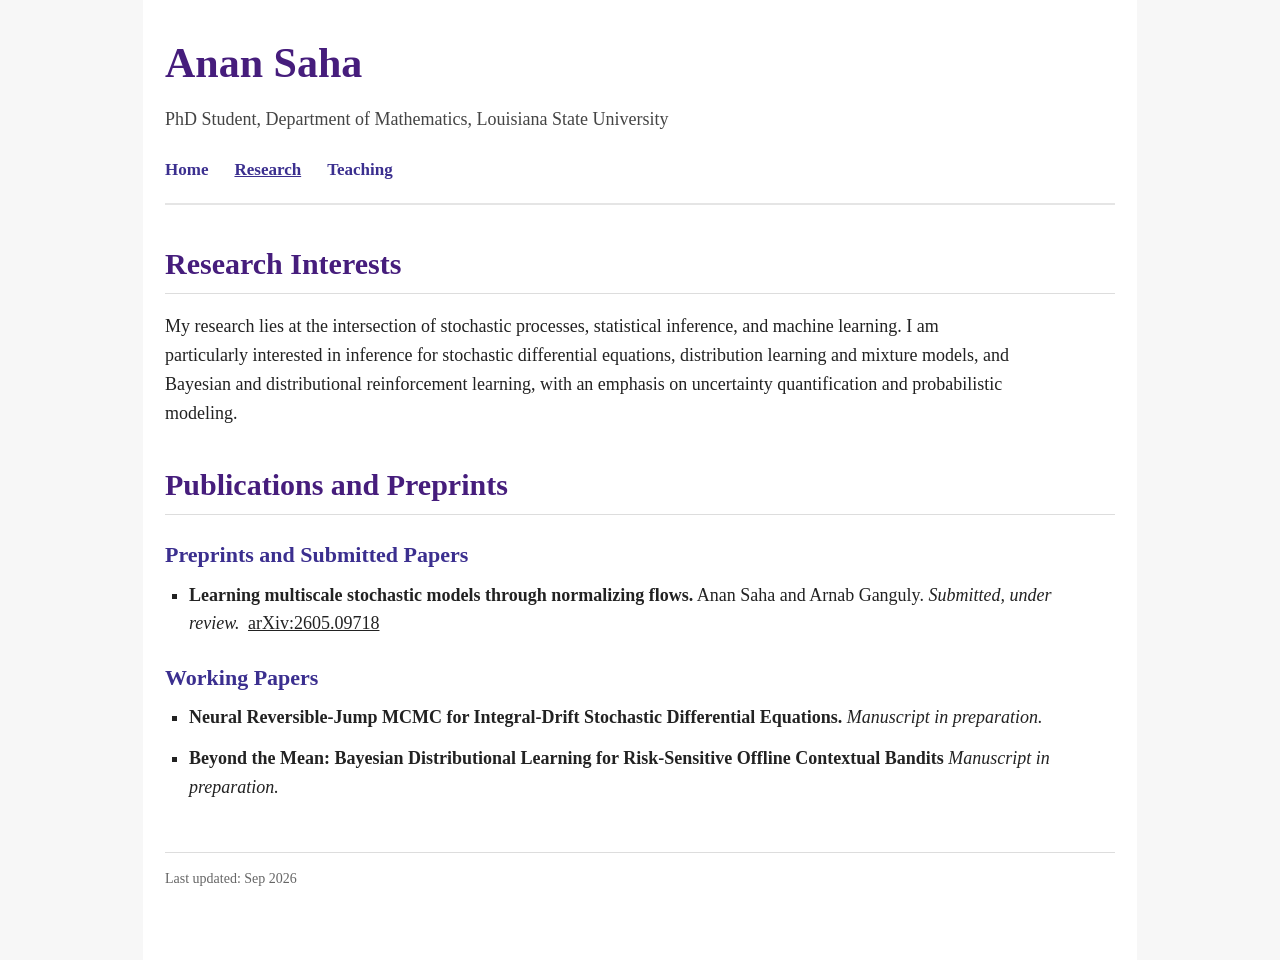
==== research.html @ 021b7f2f "Update research.html" ====
<!DOCTYPE html>
<html lang="en">
<head>
  <meta charset="UTF-8" />
  <meta name="viewport" content="width=device-width, initial-scale=1.0" />
  <title>Research | Anan Saha</title>

  <style>
    body {
      margin: 0;
      font-family: Georgia, "Times New Roman", serif;
      background: #f7f7f7;
      color: #222;
      line-height: 1.6;
    }

    .container {
      max-width: 950px;
      margin: 0 auto;
      padding: 30px 22px;
      background: white;
      min-height: 100vh;
    }

    header {
      border-bottom: 2px solid #e5e5e5;
      padding-bottom: 20px;
      margin-bottom: 35px;
    }

    h1 {
      font-size: 42px;
      margin: 0 0 8px 0;
      font-weight: bold;
      color: #461D7C;
    }

    .subtitle {
      font-size: 18px;
      margin: 0;
      color: #444;
    }

    nav {
      margin-top: 22px;
    }

    nav a {
      text-decoration: none;
      color: #3b2f8f;
      font-weight: bold;
      margin-right: 22px;
      font-size: 17px;
    }

    nav a:hover,
    nav a.active {
      text-decoration: underline;
    }

    section {
      margin-bottom: 34px;
    }

    h2 {
      font-size: 30px;
      color: #461D7C;
      border-bottom: 1px solid #ddd;
      padding-bottom: 5px;
      margin-bottom: 18px;
    }

    h3 {
      font-size: 22px;
      margin-bottom: 8px;
      color: #3b2f8f;
    }

    p,
    li {
      font-size: 18px;
      max-width: 850px;
    }

    ul {
      padding-left: 24px;
    }

    .paper-list {
      list-style-type: square;
      padding-left: 24px;
      margin-top: 8px;
    }

    .paper-list li {
      font-size: 18px;
      line-height: 1.6;
      margin-bottom: 12px;
      max-width: 900px;
    }

.paper-list a {
  color: inherit;
  font-weight: normal;
  text-decoration: underline;
  margin-left: 4px;
}

.paper-list a:hover {
  text-decoration: underline;
}

    footer {
      margin-top: 50px;
      border-top: 1px solid #ddd;
      padding-top: 15px;
      font-size: 14px;
      color: #666;
    }

    @media (max-width: 600px) {
      h1 {
        font-size: 34px;
      }

      nav a {
        display: inline-block;
        margin-bottom: 8px;
      }

      p,
      li {
        font-size: 17px;
      }
    }
  </style>
</head>

<body>
  <div class="container">

    <header>
      <h1>Anan Saha</h1>

      <p class="subtitle">
        PhD Student, Department of Mathematics, Louisiana State University
      </p>

      <nav>
        <a href="index.html">Home</a>
        <a href="research.html" class="active">Research</a>
        <a href="teaching.html">Teaching</a>
      </nav>
    </header>

    <main>
      <section>
        <h2>Research Interests</h2>

        <section class="research-block">
          <p>
            My research lies at the intersection of stochastic processes, statistical inference, and machine learning. I am particularly interested in inference for stochastic differential equations, distribution learning and mixture models, and Bayesian and distributional reinforcement learning, with an emphasis on uncertainty quantification and probabilistic modeling.
          </p>
        </section>
      </section>

      <section>
        <h2>Publications and Preprints</h2>

        <h3>Preprints and Submitted Papers</h3>

        <ul class="paper-list">
          <li>
            <strong>Learning multiscale stochastic models through normalizing flows.</strong>
            Anan Saha and Arnab Ganguly.
            <em>Submitted, under review.</em>
            <a href="https://arxiv.org/abs/2605.09718" target="_blank" rel="noopener noreferrer">arXiv:2605.09718</a>
          </li>
        </ul>

        <h3>Working Papers</h3>

        <ul class="paper-list">
          <li>
            <strong>Neural Reversible-Jump MCMC for Integral-Drift Stochastic Differential Equations.</strong>
            <em>Manuscript in preparation.</em>
          </li>
          <li>
            <strong>Beyond the Mean: Bayesian Distributional Learning for Risk-Sensitive Offline Contextual Bandits</strong>
            <em>Manuscript in preparation.</em>
          </li>
        </ul>
      </section>
    </main>

    <footer>
      Last updated: Sep 2026
    </footer>

  </div>
</body>
</html>
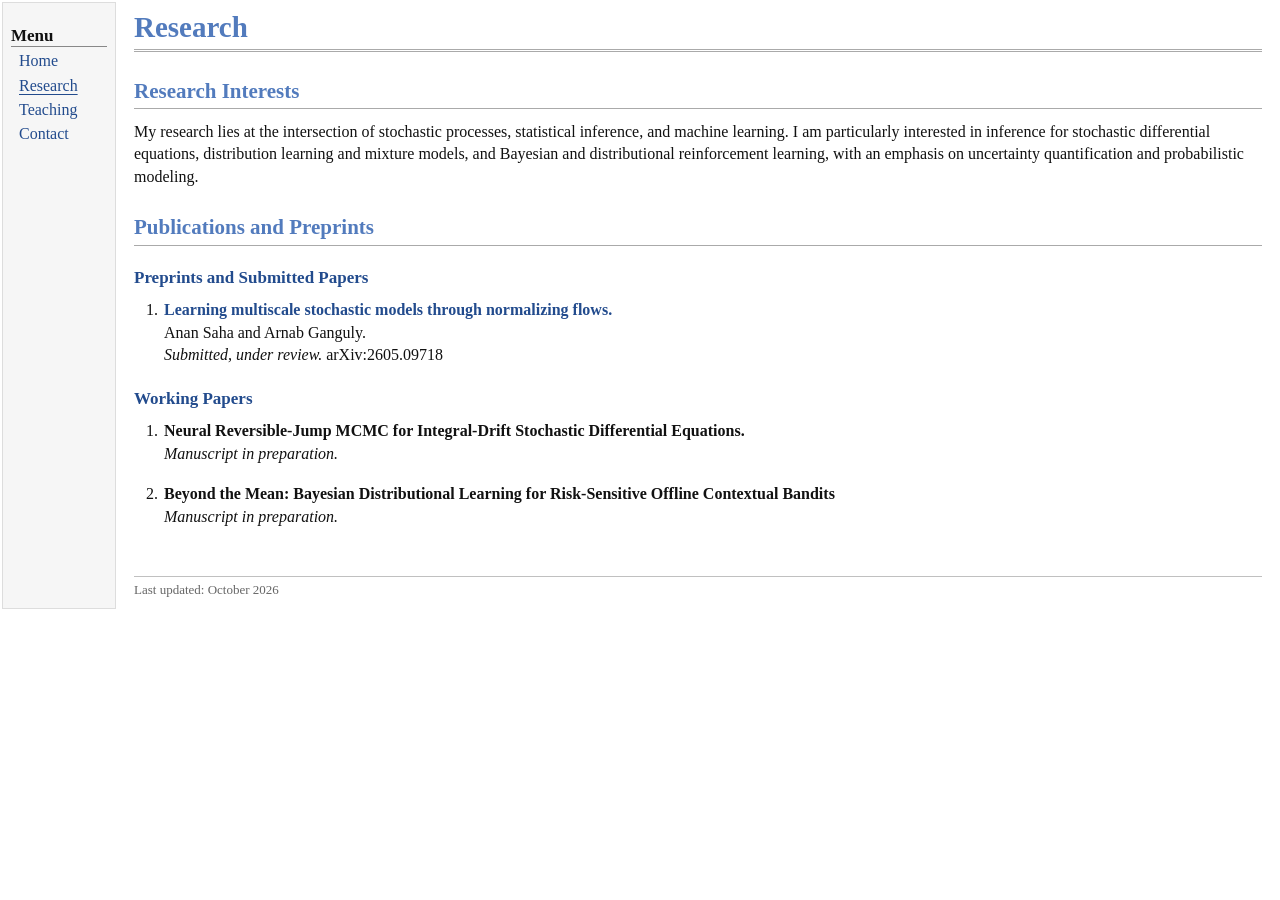
==== commit 5b3b5ee0: "Update research.html" ====
--- a/research.html
+++ b/research.html
@@ -1,202 +1,256 @@
 <!DOCTYPE html>
 <html lang="en">
 <head>
-  <meta charset="UTF-8" />
-  <meta name="viewport" content="width=device-width, initial-scale=1.0" />
+  <meta charset="utf-8">
+  <meta name="viewport" content="width=device-width, initial-scale=1">
+  <meta name="description"
+        content="Research interests, preprints, and working papers by Anan Saha.">
   <title>Research | Anan Saha</title>
 
   <style>
+    * { box-sizing: border-box; }
+
     body {
       margin: 0;
+      background: #fff;
+      color: #111;
       font-family: Georgia, "Times New Roman", serif;
-      background: #f7f7f7;
-      color: #222;
-      line-height: 1.6;
-    }
-
-    .container {
-      max-width: 950px;
-      margin: 0 auto;
-      padding: 30px 22px;
-      background: white;
-      min-height: 100vh;
-    }
-
-    header {
-      border-bottom: 2px solid #e5e5e5;
-      padding-bottom: 20px;
-      margin-bottom: 35px;
+      font-size: 16px;
+      line-height: 1.4;
+    }
+
+    a { color: #224b8d; text-decoration: none; }
+    a:hover { text-decoration: underline; }
+
+    a:focus-visible,
+    main:focus-visible {
+      outline: 2px solid #224b8d;
+      outline-offset: 3px;
+    }
+
+    .skip-link {
+      position: absolute;
+      top: 8px;
+      left: 8px;
+      z-index: 1;
+      padding: 8px 12px;
+      background: #fff;
+      border: 1px solid #224b8d;
+      transform: translateY(-150%);
+    }
+
+    .skip-link:focus { transform: translateY(0); }
+
+    .site-layout {
+      display: grid;
+      grid-template-columns: 114px minmax(0, 1fr);
+      gap: 18px;
+      margin: 2px;
+    }
+
+    .sidebar {
+      padding: 22px 8px 16px;
+      background: #f6f6f6;
+      border: 1px solid #ddd;
+    }
+
+    .menu-title {
+      margin: 0 0 2px;
+      border-bottom: 1px solid #888;
+      font-size: 17px;
+      font-weight: bold;
+      line-height: 1.25;
+    }
+
+    .sidebar ul {
+      margin: 0;
+      padding: 0;
+      list-style: none;
+    }
+
+    .sidebar a {
+      display: block;
+      padding: 1px 8px;
+    }
+
+    .sidebar a[aria-current="page"] {
+      text-decoration: underline;
+      text-underline-offset: 3px;
+    }
+
+    main {
+      min-width: 0;
+      padding: 8px 16px 10px 0;
+      overflow-wrap: break-word;
+    }
+
+    .page-header {
+      margin-bottom: 24px;
+      padding-bottom: 4px;
+      border-bottom: 3px double #aaa;
     }
 
     h1 {
-      font-size: 42px;
-      margin: 0 0 8px 0;
-      font-weight: bold;
-      color: #461D7C;
-    }
-
-    .subtitle {
-      font-size: 18px;
-      margin: 0;
-      color: #444;
-    }
-
-    nav {
-      margin-top: 22px;
-    }
-
-    nav a {
-      text-decoration: none;
-      color: #3b2f8f;
-      font-weight: bold;
-      margin-right: 22px;
+      margin: 0;
+      color: #527bbd;
+      font-size: 29px;
+      line-height: 1.2;
+    }
+
+    h2 {
+      margin: 26px 0 12px;
+      padding-bottom: 3px;
+      border-bottom: 1px solid #aaa;
+      color: #527bbd;
+      font-size: 21px;
+      line-height: 1.3;
+    }
+
+    h3 {
+      margin: 20px 0 10px;
+      color: #224b8d;
       font-size: 17px;
     }
 
-    nav a:hover,
-    nav a.active {
-      text-decoration: underline;
-    }
-
-    section {
-      margin-bottom: 34px;
-    }
-
-    h2 {
-      font-size: 30px;
-      color: #461D7C;
-      border-bottom: 1px solid #ddd;
-      padding-bottom: 5px;
+    p { margin: 0 0 14px; }
+
+    .paper-list {
+      margin: 0;
+      padding-left: 28px;
+    }
+
+    .paper-list li {
       margin-bottom: 18px;
-    }
-
-    h3 {
-      font-size: 22px;
-      margin-bottom: 8px;
-      color: #3b2f8f;
-    }
-
-    p,
-    li {
-      font-size: 18px;
-      max-width: 850px;
-    }
-
-    ul {
-      padding-left: 24px;
-    }
-
-    .paper-list {
-      list-style-type: square;
-      padding-left: 24px;
-      margin-top: 8px;
-    }
-
-    .paper-list li {
-      font-size: 18px;
-      line-height: 1.6;
-      margin-bottom: 12px;
-      max-width: 900px;
-    }
-
-.paper-list a {
-  color: inherit;
-  font-weight: normal;
-  text-decoration: underline;
-  margin-left: 4px;
-}
-
-.paper-list a:hover {
-  text-decoration: underline;
-}
+      padding-left: 2px;
+    }
+
+    .paper-title { font-weight: bold; }
 
     footer {
-      margin-top: 50px;
-      border-top: 1px solid #ddd;
-      padding-top: 15px;
-      font-size: 14px;
+      margin-top: 48px;
+      padding-top: 4px;
+      border-top: 1px solid #c0c0c0;
       color: #666;
-    }
-
-    @media (max-width: 600px) {
-      h1 {
-        font-size: 34px;
+      font-size: 13px;
+    }
+
+    @media (max-width: 640px) {
+      .site-layout { display: block; margin: 0; }
+
+      .sidebar {
+        padding: 10px 12px;
+        border-width: 0 0 1px;
       }
 
-      nav a {
-        display: inline-block;
-        margin-bottom: 8px;
+      .menu-title { margin-bottom: 4px; border: 0; }
+
+      .sidebar ul {
+        display: flex;
+        flex-wrap: wrap;
+        gap: 0 4px;
       }
 
-      p,
-      li {
-        font-size: 17px;
+      .sidebar a {
+        display: flex;
+        align-items: center;
+        min-height: 44px;
+        padding: 8px;
       }
+
+      main { padding: 20px 16px; }
+      h1 { font-size: 28px; }
+      .page-header { margin-bottom: 20px; }
+    }
+
+    @media print {
+      .sidebar, .skip-link { display: none; }
+      .site-layout { display: block; margin: 0; }
+      main { padding: 0; }
+      .paper-list li { break-inside: avoid; }
     }
   </style>
 </head>
 
 <body>
-  <div class="container">
-
-    <header>
-      <h1>Anan Saha</h1>
-
-      <p class="subtitle">
-        PhD Student, Department of Mathematics, Louisiana State University
-      </p>
-
-      <nav>
-        <a href="index.html">Home</a>
-        <a href="research.html" class="active">Research</a>
-        <a href="teaching.html">Teaching</a>
+  <a class="skip-link" href="#main-content">Skip to content</a>
+
+  <div class="site-layout">
+    <aside class="sidebar">
+      <nav aria-label="Main navigation">
+        <p class="menu-title">Menu</p>
+
+        <ul>
+          <li><a href="index.html">Home</a></li>
+          <li>
+            <a href="research.html" aria-current="page">Research</a>
+          </li>
+          <li><a href="teaching.html">Teaching</a></li>
+          <li><a href="index.html#contact">Contact</a></li>
+        </ul>
       </nav>
-    </header>
-
-    <main>
-      <section>
-        <h2>Research Interests</h2>
-
-        <section class="research-block">
-          <p>
-            My research lies at the intersection of stochastic processes, statistical inference, and machine learning. I am particularly interested in inference for stochastic differential equations, distribution learning and mixture models, and Bayesian and distributional reinforcement learning, with an emphasis on uncertainty quantification and probabilistic modeling.
-          </p>
-        </section>
+    </aside>
+
+    <main id="main-content" tabindex="-1">
+      <header class="page-header">
+        <h1>Research</h1>
+      </header>
+
+      <section aria-labelledby="interests-heading">
+        <h2 id="interests-heading">Research Interests</h2>
+
+        <p>
+          My research lies at the intersection of stochastic processes,
+          statistical inference, and machine learning. I am particularly
+          interested in inference for stochastic differential equations,
+          distribution learning and mixture models, and Bayesian and
+          distributional reinforcement learning, with an emphasis on
+          uncertainty quantification and probabilistic modeling.
+        </p>
       </section>
 
-      <section>
-        <h2>Publications and Preprints</h2>
+      <section aria-labelledby="publications-heading">
+        <h2 id="publications-heading">Publications and Preprints</h2>
 
         <h3>Preprints and Submitted Papers</h3>
 
-        <ul class="paper-list">
-          <li>
-            <strong>Learning multiscale stochastic models through normalizing flows.</strong>
-            Anan Saha and Arnab Ganguly.
-            <em>Submitted, under review.</em>
-            <a href="https://arxiv.org/abs/2605.09718" target="_blank" rel="noopener noreferrer">arXiv:2605.09718</a>
-          </li>
-        </ul>
+        <ol class="paper-list">
+          <li>
+            <a class="paper-title"
+               href="https://arxiv.org/abs/2605.09718"
+               target="_blank"
+               rel="noopener noreferrer">
+              Learning multiscale stochastic models through normalizing flows.
+            </a><br>
+            Anan Saha and Arnab Ganguly.<br>
+            <em>Submitted, under review.</em> arXiv:2605.09718
+          </li>
+        </ol>
 
         <h3>Working Papers</h3>
 
-        <ul class="paper-list">
-          <li>
-            <strong>Neural Reversible-Jump MCMC for Integral-Drift Stochastic Differential Equations.</strong>
+        <ol class="paper-list">
+          <li>
+            <strong>
+              Neural Reversible-Jump MCMC for Integral-Drift
+              Stochastic Differential Equations.
+            </strong><br>
             <em>Manuscript in preparation.</em>
           </li>
-          <li>
-            <strong>Beyond the Mean: Bayesian Distributional Learning for Risk-Sensitive Offline Contextual Bandits</strong>
+
+          <li>
+            <strong>
+              Beyond the Mean: Bayesian Distributional Learning
+              for Risk-Sensitive Offline Contextual Bandits
+            </strong><br>
             <em>Manuscript in preparation.</em>
           </li>
-        </ul>
+        </ol>
       </section>
+
+      <footer>
+        Last updated: <time datetime="2026-10">October 2026</time>
+      </footer>
     </main>
-
-    <footer>
-      Last updated: Sep 2026
-    </footer>
-
   </div>
 </body>
 </html>
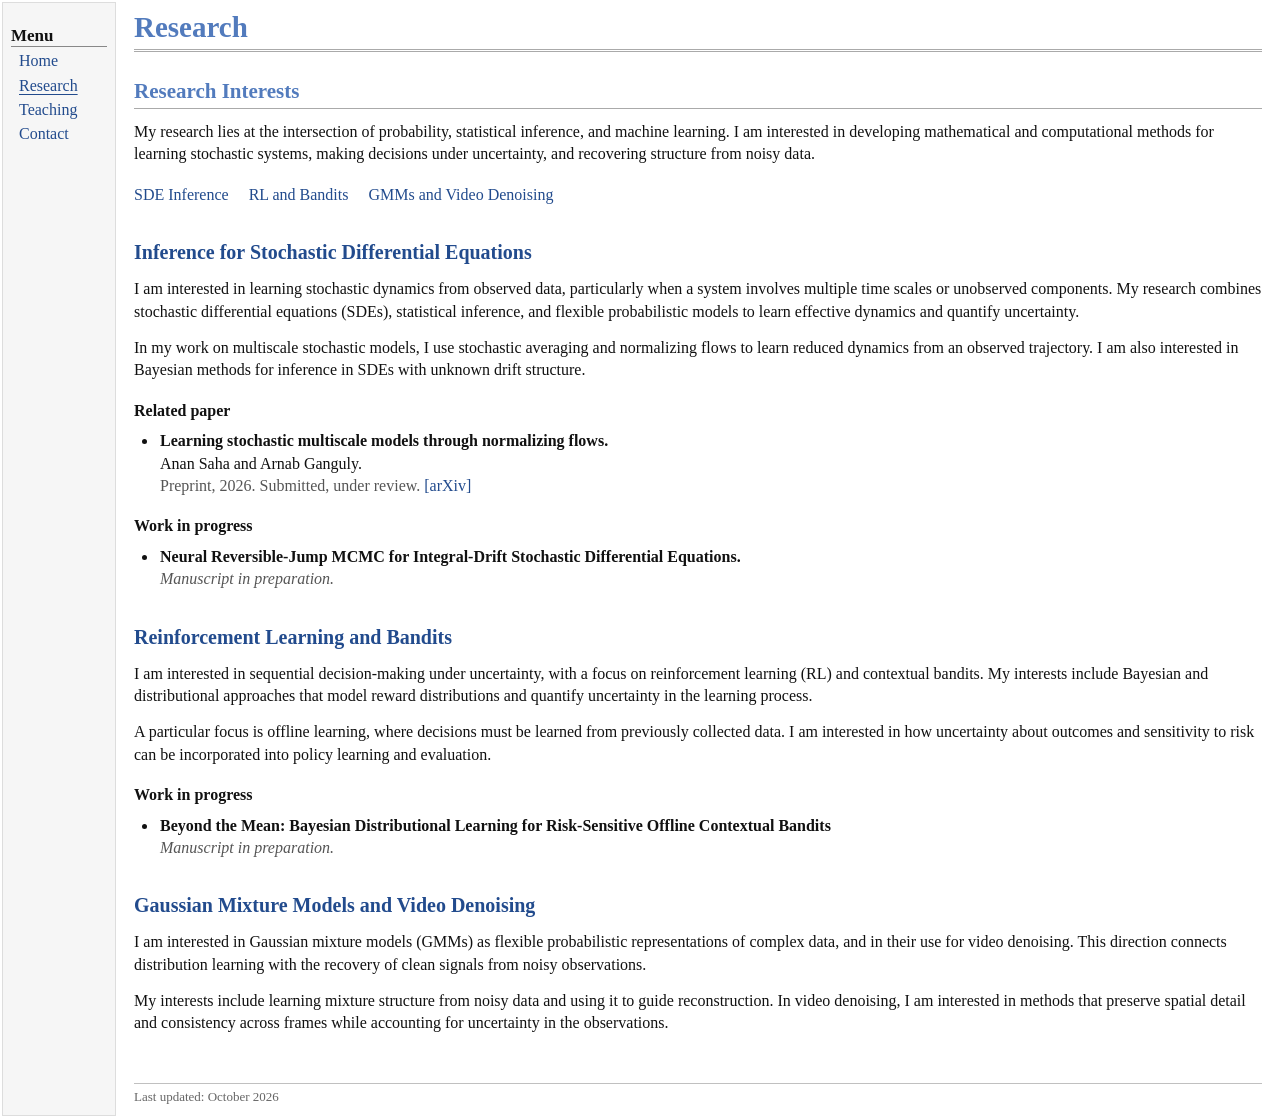
==== commit 92097d7e: "Update research.html" ====
--- a/research.html
+++ b/research.html
@@ -3,12 +3,16 @@
 <head>
   <meta charset="utf-8">
   <meta name="viewport" content="width=device-width, initial-scale=1">
+
   <meta name="description"
-        content="Research interests, preprints, and working papers by Anan Saha.">
+        content="Anan Saha's research in SDE inference, reinforcement learning and bandits, and Gaussian mixture models and video denoising.">
+
   <title>Research | Anan Saha</title>
 
   <style>
-    * { box-sizing: border-box; }
+    * {
+      box-sizing: border-box;
+    }
 
     body {
       margin: 0;
@@ -19,8 +23,14 @@
       line-height: 1.4;
     }
 
-    a { color: #224b8d; text-decoration: none; }
-    a:hover { text-decoration: underline; }
+    a {
+      color: #224b8d;
+      text-decoration: none;
+    }
+
+    a:hover {
+      text-decoration: underline;
+    }
 
     a:focus-visible,
     main:focus-visible {
@@ -39,7 +49,9 @@
       transform: translateY(-150%);
     }
 
-    .skip-link:focus { transform: translateY(0); }
+    .skip-link:focus {
+      transform: translateY(0);
+    }
 
     .site-layout {
       display: grid;
@@ -48,7 +60,7 @@
       margin: 2px;
     }
 
-    .sidebar {
+    .site-sidebar {
       padding: 22px 8px 16px;
       background: #f6f6f6;
       border: 1px solid #ddd;
@@ -62,23 +74,23 @@
       line-height: 1.25;
     }
 
-    .sidebar ul {
+    .site-sidebar ul {
       margin: 0;
       padding: 0;
       list-style: none;
     }
 
-    .sidebar a {
+    .site-sidebar a {
       display: block;
       padding: 1px 8px;
     }
 
-    .sidebar a[aria-current="page"] {
+    .site-sidebar a[aria-current="page"] {
       text-decoration: underline;
       text-underline-offset: 3px;
     }
 
-    main {
+    .site-content {
       min-width: 0;
       padding: 8px 16px 10px 0;
       overflow-wrap: break-word;
@@ -107,26 +119,47 @@
     }
 
     h3 {
-      margin: 20px 0 10px;
+      margin: 0 0 12px;
       color: #224b8d;
-      font-size: 17px;
-    }
-
-    p { margin: 0 0 14px; }
+      font-size: 20px;
+    }
+
+    h4 {
+      margin: 18px 0 8px;
+      font-size: 16px;
+    }
+
+    p {
+      margin: 0 0 14px;
+    }
+
+    .topic-nav {
+      display: flex;
+      flex-wrap: wrap;
+      gap: 8px 20px;
+      margin: 18px 0 24px;
+    }
+
+    .research-theme {
+      margin-top: 32px;
+      scroll-margin-top: 16px;
+    }
 
     .paper-list {
       margin: 0;
-      padding-left: 28px;
+      padding-left: 24px;
     }
 
     .paper-list li {
-      margin-bottom: 18px;
+      margin-bottom: 14px;
       padding-left: 2px;
     }
 
-    .paper-title { font-weight: bold; }
-
-    footer {
+    .paper-status {
+      color: #555;
+    }
+
+    .site-footer {
       margin-top: 48px;
       padding-top: 4px;
       border-top: 1px solid #c0c0c0;
@@ -135,38 +168,77 @@
     }
 
     @media (max-width: 640px) {
-      .site-layout { display: block; margin: 0; }
-
-      .sidebar {
+      .site-layout {
+        display: block;
+        margin: 0;
+      }
+
+      .site-sidebar {
         padding: 10px 12px;
         border-width: 0 0 1px;
       }
 
-      .menu-title { margin-bottom: 4px; border: 0; }
-
-      .sidebar ul {
+      .menu-title {
+        margin-bottom: 4px;
+        border: 0;
+      }
+
+      .site-sidebar ul {
         display: flex;
         flex-wrap: wrap;
         gap: 0 4px;
       }
 
-      .sidebar a {
+      .site-sidebar a {
         display: flex;
         align-items: center;
         min-height: 44px;
         padding: 8px;
       }
 
-      main { padding: 20px 16px; }
-      h1 { font-size: 28px; }
-      .page-header { margin-bottom: 20px; }
+      .site-content {
+        padding: 20px 16px;
+      }
+
+      h1 {
+        font-size: 28px;
+      }
+
+      .page-header {
+        margin-bottom: 20px;
+      }
+
+      .topic-nav {
+        flex-direction: column;
+        gap: 12px;
+      }
     }
 
     @media print {
-      .sidebar, .skip-link { display: none; }
-      .site-layout { display: block; margin: 0; }
-      main { padding: 0; }
-      .paper-list li { break-inside: avoid; }
+      .site-sidebar,
+      .skip-link,
+      .topic-nav {
+        display: none;
+      }
+
+      .site-layout {
+        display: block;
+        margin: 0;
+      }
+
+      .site-content {
+        padding: 0;
+      }
+
+      h2,
+      h3,
+      h4 {
+        break-after: avoid;
+      }
+
+      .paper-list li {
+        break-inside: avoid;
+      }
     }
   </style>
 </head>
@@ -175,22 +247,28 @@
   <a class="skip-link" href="#main-content">Skip to content</a>
 
   <div class="site-layout">
-    <aside class="sidebar">
+
+    <aside class="site-sidebar">
       <nav aria-label="Main navigation">
         <p class="menu-title">Menu</p>
 
         <ul>
           <li><a href="index.html">Home</a></li>
+
           <li>
-            <a href="research.html" aria-current="page">Research</a>
+            <a href="research.html" aria-current="page">
+              Research
+            </a>
           </li>
+
           <li><a href="teaching.html">Teaching</a></li>
           <li><a href="index.html#contact">Contact</a></li>
         </ul>
       </nav>
     </aside>
 
-    <main id="main-content" tabindex="-1">
+    <main class="site-content" id="main-content" tabindex="-1">
+
       <header class="page-header">
         <h1>Research</h1>
       </header>
@@ -199,57 +277,163 @@
         <h2 id="interests-heading">Research Interests</h2>
 
         <p>
-          My research lies at the intersection of stochastic processes,
-          statistical inference, and machine learning. I am particularly
-          interested in inference for stochastic differential equations,
-          distribution learning and mixture models, and Bayesian and
-          distributional reinforcement learning, with an emphasis on
-          uncertainty quantification and probabilistic modeling.
+          My research lies at the intersection of probability,
+          statistical inference, and machine learning. I am interested
+          in developing mathematical and computational methods for
+          learning stochastic systems, making decisions under
+          uncertainty, and recovering structure from noisy data.
         </p>
+
+        <nav class="topic-nav" aria-label="Research topics">
+          <a href="#sde-inference">SDE Inference</a>
+          <a href="#rl-bandits">RL and Bandits</a>
+          <a href="#gmm-video">GMMs and Video Denoising</a>
+        </nav>
+
+        <!-- RESEARCH AREA 1 -->
+
+        <section class="research-theme"
+                 id="sde-inference"
+                 aria-labelledby="sde-heading">
+
+          <h3 id="sde-heading">
+            Inference for Stochastic Differential Equations
+          </h3>
+
+          <p>
+            I am interested in learning stochastic dynamics from
+            observed data, particularly when a system involves multiple
+            time scales or unobserved components. My research combines
+            stochastic differential equations (SDEs), statistical
+            inference, and flexible probabilistic models to learn
+            effective dynamics and quantify uncertainty.
+          </p>
+
+          <p>
+            In my work on multiscale stochastic models, I use stochastic
+            averaging and normalizing flows to learn reduced dynamics
+            from an observed trajectory. I am also interested in
+            Bayesian methods for inference in SDEs with unknown
+            drift structure.
+          </p>
+
+          <h4>Related paper</h4>
+
+          <ul class="paper-list">
+            <li>
+              <strong>
+                Learning stochastic multiscale models through
+                normalizing flows.
+              </strong><br>
+
+              Anan Saha and Arnab Ganguly.<br>
+
+              <span class="paper-status">
+                Preprint, 2026. Submitted, under review.
+              </span>
+
+              <a href="https://arxiv.org/abs/2605.09718"
+                 target="_blank"
+                 rel="noopener noreferrer">
+                [arXiv]
+              </a>
+            </li>
+          </ul>
+
+          <h4>Work in progress</h4>
+
+          <ul class="paper-list">
+            <li>
+              <strong>
+                Neural Reversible-Jump MCMC for Integral-Drift
+                Stochastic Differential Equations.
+              </strong><br>
+
+              <em class="paper-status">
+                Manuscript in preparation.
+              </em>
+            </li>
+          </ul>
+        </section>
+
+        <!-- RESEARCH AREA 2 -->
+
+        <section class="research-theme"
+                 id="rl-bandits"
+                 aria-labelledby="rl-heading">
+
+          <h3 id="rl-heading">
+            Reinforcement Learning and Bandits
+          </h3>
+
+          <p>
+            I am interested in sequential decision-making under
+            uncertainty, with a focus on reinforcement learning (RL)
+            and contextual bandits. My interests include Bayesian and
+            distributional approaches that model reward distributions
+            and quantify uncertainty in the learning process.
+          </p>
+
+          <p>
+            A particular focus is offline learning, where decisions
+            must be learned from previously collected data. I am
+            interested in how uncertainty about outcomes and
+            sensitivity to risk can be incorporated into policy
+            learning and evaluation.
+          </p>
+
+          <h4>Work in progress</h4>
+
+          <ul class="paper-list">
+            <li>
+              <strong>
+                Beyond the Mean: Bayesian Distributional Learning
+                for Risk-Sensitive Offline Contextual Bandits
+              </strong><br>
+
+              <em class="paper-status">
+                Manuscript in preparation.
+              </em>
+            </li>
+          </ul>
+        </section>
+
+        <!-- RESEARCH AREA 3 -->
+
+        <section class="research-theme"
+                 id="gmm-video"
+                 aria-labelledby="gmm-heading">
+
+          <h3 id="gmm-heading">
+            Gaussian Mixture Models and Video Denoising
+          </h3>
+
+          <p>
+            I am interested in Gaussian mixture models (GMMs) as
+            flexible probabilistic representations of complex data,
+            and in their use for video denoising. This direction
+            connects distribution learning with the recovery of
+            clean signals from noisy observations.
+          </p>
+
+          <p>
+            My interests include learning mixture structure from
+            noisy data and using it to guide reconstruction. In video
+            denoising, I am interested in methods that preserve
+            spatial detail and consistency across frames while
+            accounting for uncertainty in the observations.
+          </p>
+
+          <!-- Add related papers here as they become available. -->
+
+        </section>
       </section>
 
-      <section aria-labelledby="publications-heading">
-        <h2 id="publications-heading">Publications and Preprints</h2>
-
-        <h3>Preprints and Submitted Papers</h3>
-
-        <ol class="paper-list">
-          <li>
-            <a class="paper-title"
-               href="https://arxiv.org/abs/2605.09718"
-               target="_blank"
-               rel="noopener noreferrer">
-              Learning multiscale stochastic models through normalizing flows.
-            </a><br>
-            Anan Saha and Arnab Ganguly.<br>
-            <em>Submitted, under review.</em> arXiv:2605.09718
-          </li>
-        </ol>
-
-        <h3>Working Papers</h3>
-
-        <ol class="paper-list">
-          <li>
-            <strong>
-              Neural Reversible-Jump MCMC for Integral-Drift
-              Stochastic Differential Equations.
-            </strong><br>
-            <em>Manuscript in preparation.</em>
-          </li>
-
-          <li>
-            <strong>
-              Beyond the Mean: Bayesian Distributional Learning
-              for Risk-Sensitive Offline Contextual Bandits
-            </strong><br>
-            <em>Manuscript in preparation.</em>
-          </li>
-        </ol>
-      </section>
-
-      <footer>
-        Last updated: <time datetime="2026-10">October 2026</time>
+      <footer class="site-footer">
+        Last updated:
+        <time datetime="2026-10">October 2026</time>
       </footer>
+
     </main>
   </div>
 </body>
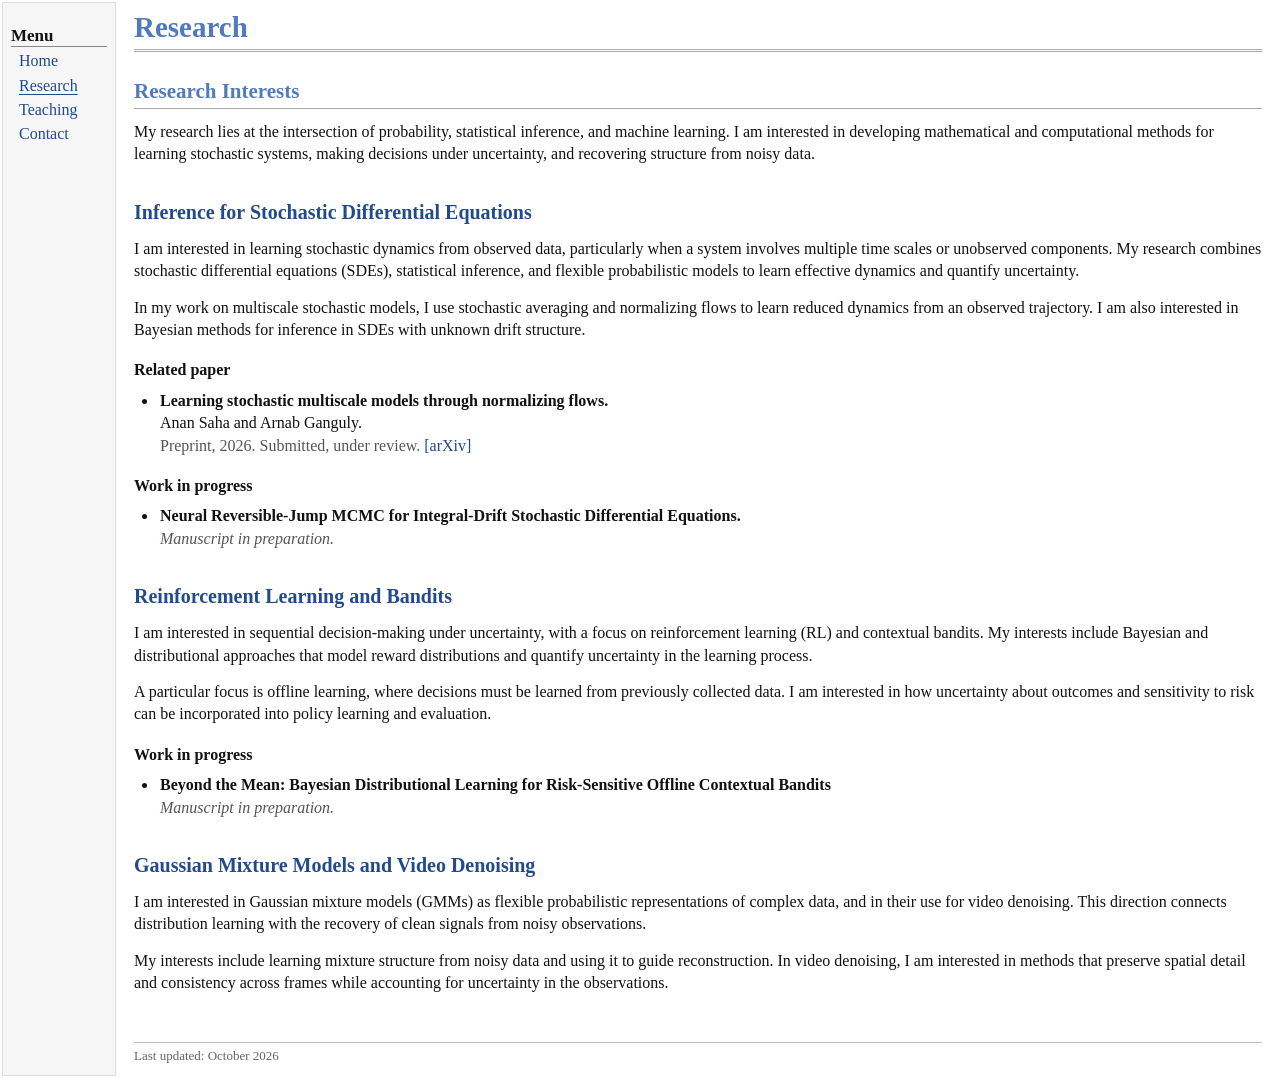
==== commit 97e82647: "Update research.html" ====
--- a/research.html
+++ b/research.html
@@ -284,11 +284,6 @@
           uncertainty, and recovering structure from noisy data.
         </p>
 
-        <nav class="topic-nav" aria-label="Research topics">
-          <a href="#sde-inference">SDE Inference</a>
-          <a href="#rl-bandits">RL and Bandits</a>
-          <a href="#gmm-video">GMMs and Video Denoising</a>
-        </nav>
 
         <!-- RESEARCH AREA 1 -->
 
